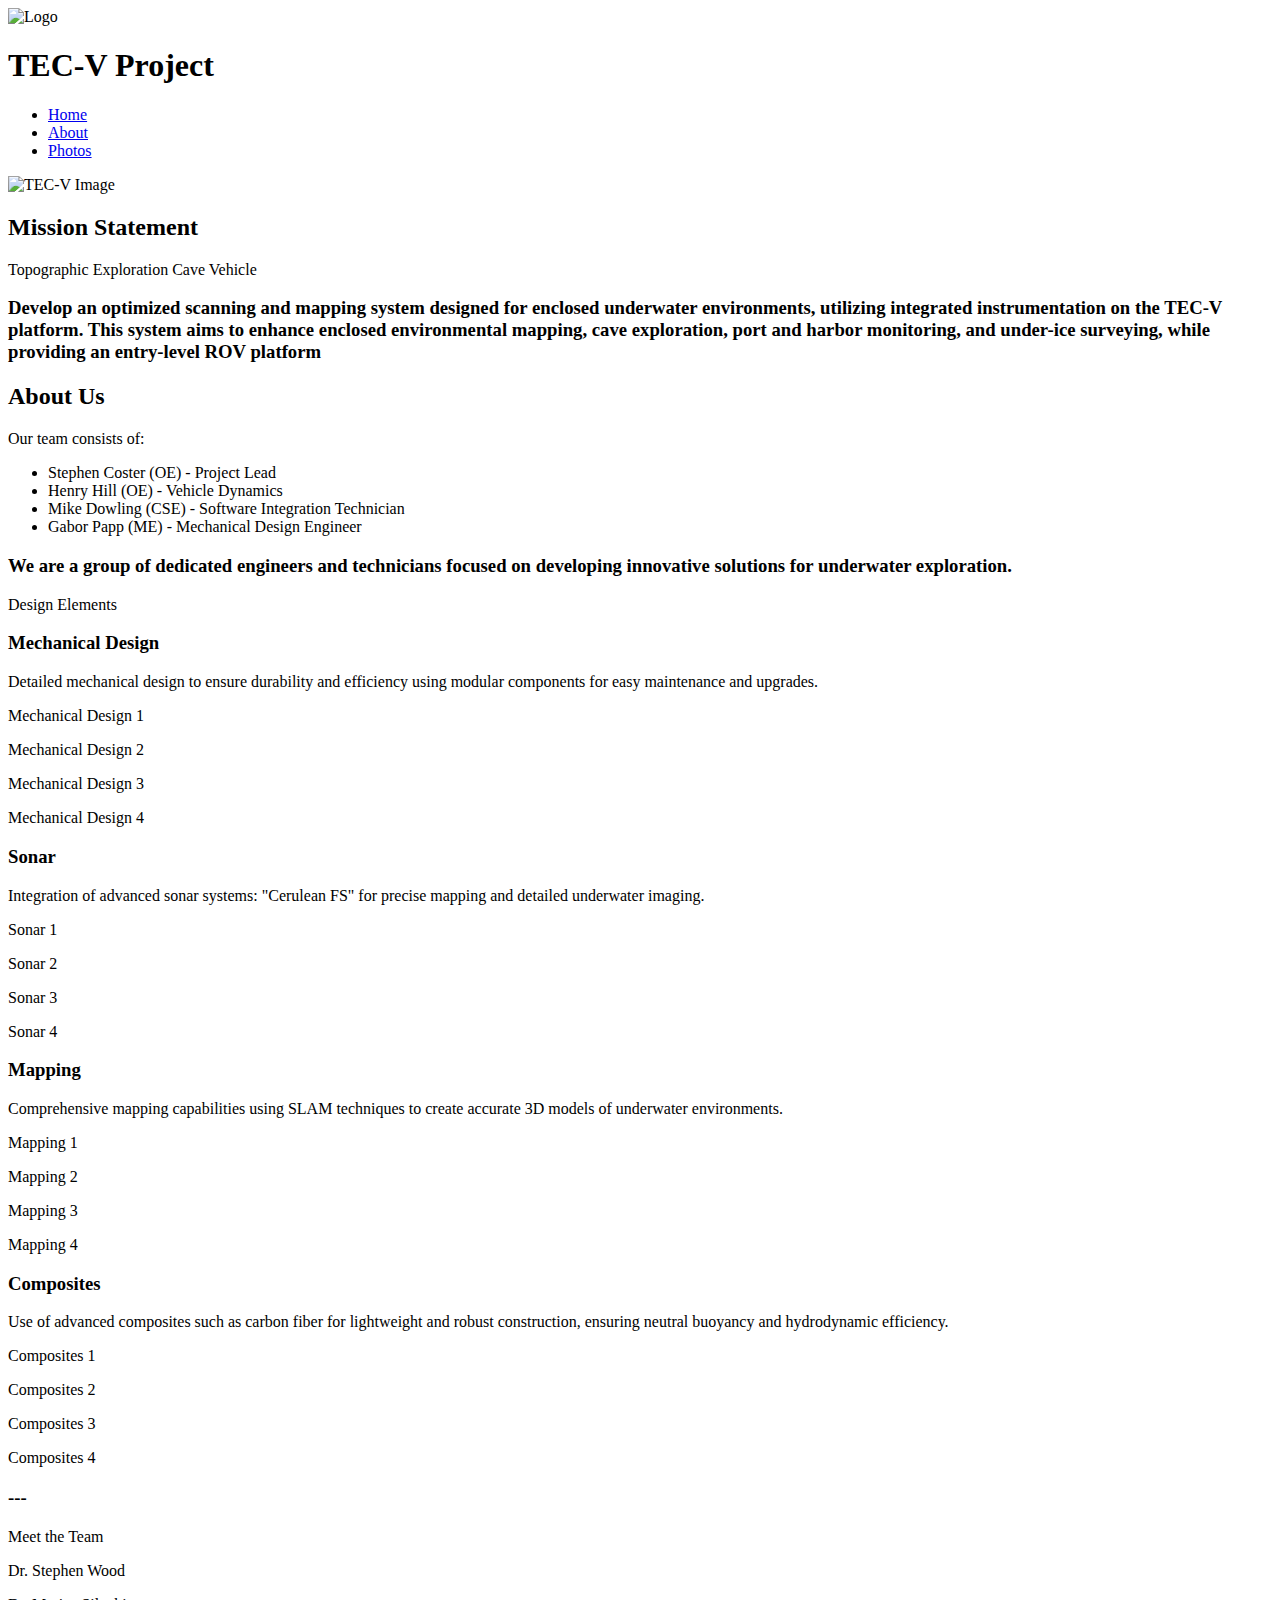
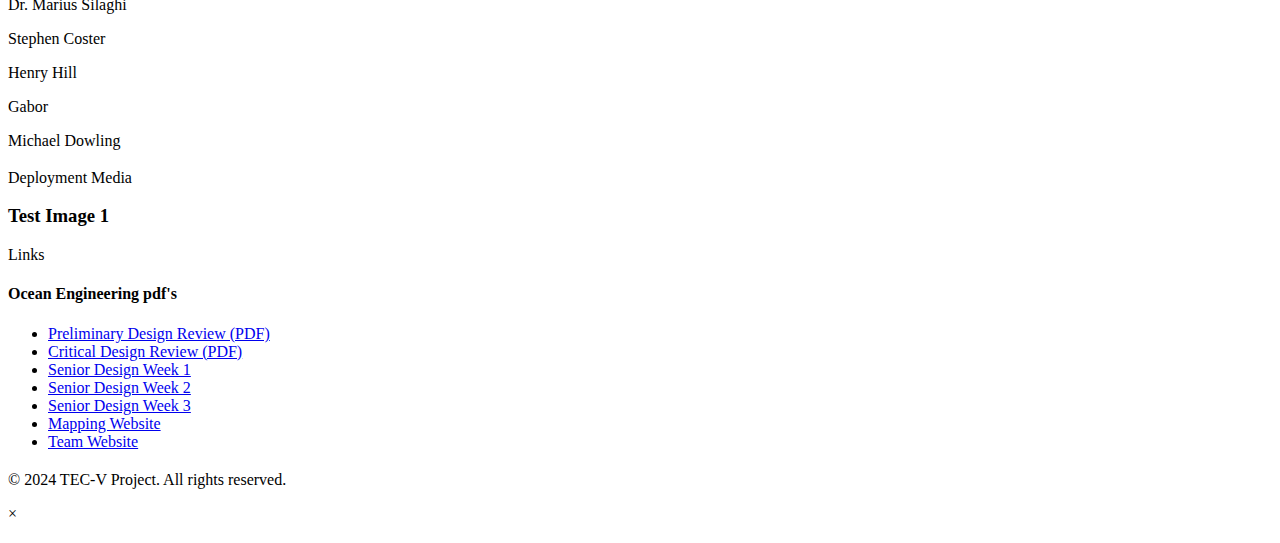
==== index.html @ ed129f12 "Add files via upload" ====
<!DOCTYPE html>
<html lang="en">
<head>
    <meta charset="UTF-8">
    <meta name="viewport" content="width=device-width, initial-scale=1.0">
    <title>TEC-V Project</title>
    <link rel="stylesheet" href="css/style.css">
    <link rel="stylesheet" href="https://fonts.googleapis.com/css2?family=Roboto+Mono:wght@400;700&display=swap">
    <link rel="stylesheet" href="fontawesome/css/all.min.css">
</head>
<body>
    <header>
        <div class="container">
            <div class="logo-container">
                <img src="images/Logo.png" alt="Logo" class="logo-img">
                <h1 class="logo">TEC-V Project</h1>
            </div>
            <nav>
                <div class="menu-icon" onclick="toggleMenu()">
                    <i class="fas fa-bars"></i>
                </div>
                <ul class="nav-list">
                    <li><a href="index.html">Home</a></li>
                    <li><a href="about.html">About</a></li>
                    <li><a href="photos.html">Photos</a></li>
                </ul>
            </nav>
        </div>
    </header>

    <section class="title">
        <div class="container">
            <img src="images/TecV1.png" alt="TEC-V Image" class="tecv-img">
        </div>
    </section>

    <section class="mission">
        <div class="section-content">
            <h2>Mission Statement</h2>
            <h2-2>Topographic</h2-2>
            <h2-2>Exploration</h2-2>
            <h2-2>Cave</h2-2>
            <h2-2>Vehicle</h2-2>
            <h3>Develop an optimized scanning and mapping system designed 
                for enclosed underwater environments, utilizing integrated 
                instrumentation on the TEC-V platform. This system aims to 
                enhance enclosed environmental mapping, cave exploration, 
                port and harbor monitoring, and under-ice surveying, while 
                providing an entry-level ROV platform</h3>
        </div>
    </section>

    <section class="about">
        <div class="section-content">
            <h2>About Us</h2>
            <p>Our team consists of:</p>
            <ul>
                <li>Stephen Coster (OE) - Project Lead</li>
                <li>Henry Hill (OE) - Vehicle Dynamics </li>
                <li>Mike Dowling (CSE) - Software Integration Technician</li>
                <li>Gabor Papp (ME) - Mechanical Design Engineer</li>
            </ul>
            <h3>We are a group of dedicated engineers and technicians 
                focused on developing innovative solutions for underwater 
                exploration.</h3>
        </div>
    </section>

    <section class="design">
        <div class="design-section">
            <h2-2>Design Elements</h2-2>
            <div class="design-grid">
                <div class="design-item">
                    <h3>Mechanical Design</h3>
                    <p>Detailed mechanical design to ensure durability and efficiency using modular components for easy maintenance and upgrades.</p>
                    <div class="grid">
                        <div class="rectangle tooltip" 
                            data-name="Mechanical Design 1" 
                            data-job="Detailed mechanical design" 
                            data-summary="Ensuring durability and efficiency using modular components for easy maintenance and upgrades." 
                            style="background-image: url('images/MechanicalDesign1.png');">
                            <p>Mechanical Design 1</p>
                        </div>
                        <div class="rectangle tooltip" 
                            data-name="Mechanical Design 2" 
                            data-job="Detailed mechanical design" 
                            data-summary="Ensuring durability and efficiency using modular components for easy maintenance and upgrades." 
                            style="background-image: url('images/MechanicalDesign2.png');">
                            <p>Mechanical Design 2</p>
                        </div>
                        <div class="rectangle tooltip" 
                            data-name="Mechanical Design 3" 
                            data-job="Detailed mechanical design" 
                            data-summary="Ensuring durability and efficiency using modular components for easy maintenance and upgrades." 
                            style="background-image: url('images/MechanicalDesign3.png');">
                            <p>Mechanical Design 3</p>
                        </div>
                        <div class="rectangle tooltip" 
                            data-name="Mechanical Design 4" 
                            data-job="Detailed mechanical design" 
                            data-summary="Ensuring durability and efficiency using modular components for easy maintenance and upgrades." 
                            style="background-image: url('images/MechanicalDesign4.png');">
                            <p>Mechanical Design 4</p>
                        </div>
                    </div>
                </div>
                <div class="design-item">
                    <h3>Sonar</h3>
                    <p>Integration of advanced sonar systems: "Cerulean FS" for precise mapping and detailed underwater imaging.</p>
                    <div class="grid">
                        <div class="rectangle tooltip" 
                            data-name="Sonar 1" 
                            data-job="Advanced sonar systems" 
                            data-summary="Precise mapping and detailed underwater imaging with 'Cerulean FS'." 
                            style="background-image: url('images/Sonar1.png');">
                            <p>Sonar 1</p>
                        </div>
                        <div class="rectangle tooltip" 
                            data-name="Sonar 2" 
                            data-job="Advanced sonar systems" 
                            data-summary="Precise mapping and detailed underwater imaging with 'Cerulean FS'." 
                            style="background-image: url('images/Sonar2.png');">
                            <p>Sonar 2</p>
                        </div>
                        <div class="rectangle tooltip" 
                            data-name="Sonar 3" 
                            data-job="Advanced sonar systems" 
                            data-summary="Precise mapping and detailed underwater imaging with 'Cerulean FS'." 
                            style="background-image: url('images/Sonar3.jpg');">
                            <p>Sonar 3</p>
                        </div>
                        <div class="rectangle tooltip" 
                            data-name="Sonar 4" 
                            data-job="Advanced sonar systems" 
                            data-summary="Precise mapping and detailed underwater imaging with 'Cerulean FS'." 
                            style="background-image: url('images/Sonar4.jpg');">
                            <p>Sonar 4</p>
                        </div>
                    </div>
                </div>
                <div class="design-item">
                    <h3>Mapping</h3>
                    <p>Comprehensive mapping capabilities using SLAM techniques to create accurate 3D models of underwater environments.</p>
                    <div class="grid">
                        <div class="rectangle tooltip" 
                            data-name="Mapping 1" 
                            data-job="Comprehensive mapping" 
                            data-summary="Using SLAM techniques to create accurate 3D models of underwater environments." 
                            style="background-image: url('images/Mapping1.png');">
                            <p>Mapping 1</p>
                        </div>
                        <div class="rectangle tooltip" 
                            data-name="Mapping 2" 
                            data-job="Comprehensive mapping" 
                            data-summary="Using SLAM techniques to create accurate 3D models of underwater environments." 
                            style="background-image: url('images/Mapping2.png');">
                            <p>Mapping 2</p>
                        </div>
                        <div class="rectangle tooltip" 
                            data-name="Mapping 3" 
                            data-job="Comprehensive mapping" 
                            data-summary="Using SLAM techniques to create accurate 3D models of underwater environments." 
                            style="background-image: url('images/Mapping3.png');">
                            <p>Mapping 3</p>
                        </div>
                        <div class="rectangle tooltip" 
                            data-name="Mapping 4" 
                            data-job="Comprehensive mapping" 
                            data-summary="Using SLAM techniques to create accurate 3D models of underwater environments." 
                            style="background-image: url('images/Mapping4.PNG');">
                            <p>Mapping 4</p>
                        </div>
                    </div>
                </div>
                <div class="design-item">
                    <h3>Composites</h3>
                    <p>Use of advanced composites such as carbon fiber for lightweight and robust construction, ensuring neutral buoyancy and hydrodynamic efficiency.</p>
                    <div class="grid">
                        <div class="rectangle tooltip" 
                            data-name="Composites 1" 
                            data-job="Advanced composites" 
                            data-summary="Lightweight and robust construction with carbon fiber, ensuring neutral buoyancy and hydrodynamic efficiency." 
                            style="background-image: url('images/Composites1.png');">
                            <p>Composites 1</p>
                        </div>
                        <div class="rectangle tooltip" 
                            data-name="Composites 2" 
                            data-job="Advanced composites" 
                            data-summary="Lightweight and robust construction with carbon fiber, ensuring neutral buoyancy and hydrodynamic efficiency." 
                            style="background-image: url('images/Composites2.png');">
                            <p>Composites 2</p>
                        </div>
                        <div class="rectangle tooltip" 
                            data-name="Composites 3" 
                            data-job="Advanced composites" 
                            data-summary="Lightweight and robust construction with carbon fiber, ensuring neutral buoyancy and hydrodynamic efficiency." 
                            style="background-image: url('images/Composites6.jpg');">
                            <p>Composites 3</p>
                        </div>
                        <div class="rectangle tooltip" 
                            data-name="Composites 4" 
                            data-job="Advanced composites" 
                            data-summary="Lightweight and robust construction with carbon fiber, ensuring neutral buoyancy and hydrodynamic efficiency." 
                            style="background-image: url('images/Composites4.png');">
                            <p>Composites 4</p>
                        </div>
                    </div>
                </div>
            </div>
            <h2></h2>
            <h2></h2>
            <h2></h2>
            <h3>---</h3>
        </div>
    </section>

    <section class="design">
        <div class="design-section">
            <h2-2>Meet the Team</h2-2>
                <div class="design-item">
                    <div class="grid">
                        <div class="rectangle tooltip" 
                            data-name="Dr. Stephen Wood" 
                            data-job="Program Chair for Ocean Engineering" 
                            data-summary="Professor | College of Engineering and Science - Ocean Engineering and Marine Sciences" 
                            style="background-image: url('images/Wood.jpg');">
                            <p>Dr. Stephen Wood</p>
                        </div>
                        <div class="rectangle tooltip" 
                            data-name="Dr. Marius Silaghi" 
                            data-job="Professor | College of Engineering and Science - Electrical Engineering and Computer Science" 
                            data-summary="" 
                            style="background-image: url('images/Silaghi.jpg');">
                            <p>Dr. Marius Silaghi</p>
                        </div>
                        <div class="rectangle tooltip" 
                            data-name="Project Lead" 
                            data-job="Major: Ocean Engineer" 
                            data-summary="" 
                            style="background-image: url('images/Stephen.PNG');">
                            <p>Stephen Coster</p>
                        </div>
                        <div class="rectangle tooltip" 
                            data-name="Design" 
                            data-job="Major: Ocean Engineer" 
                            data-summary="" 
                            style="background-image: url('images/Henry.PNG');">
                            <p>Henry Hill</p>
                        </div>
                        <div class="rectangle tooltip" 
                            data-name="Project Lead" 
                            data-job="Major: Mechanical Engineering" 
                            data-summary="" 
                            style="background-image: url('images/Gabor.PNG');">
                            <p>Gabor</p>
                        </div>
                        <div class="rectangle tooltip" 
                            data-name="Software Lead" 
                            data-job="Major: Computer Science" 
                            data-summary="Designed TEC-V information webpage and was in charge of sonar data acquisition and translation to a 3-Dimensional interface."
                            style="background-image: url('images/Mike.png');">
                            <p>Michael Dowling</p>
                        </div>
                    </div>
                </div>
                <h3></h3>
            </div>
        </div>
    </section>

    <section class="design">
        <div class="design-section">
            <h2-2>Deployment Media</h2-2>
                <div class="design-item">
                    <div class="grid">
                        <h3>Test Image 1</h3>
                        <div class="rectangle tooltip" 
                            data-name="Shark1 " 
                            data-job=" " 
                            data-summary=" " 
                            style="background-image: url('images/TecVShark.jpg');">
                            <p></p>
                        </div>
                    </div>
                </div>
                <h3></h3>
            </div>
        </div>
    </section>

    <section class="design">
        <div class="design-section">
            <h2-2>Links</h2-2>
            <div class="design-item">
                <h4>Ocean Engineering pdf's</h4>
                <ul>
                    <li><a href="pdfs/PDR.pdf" target="_blank">Preliminary Design Review (PDF)</a></li>
                    <li><a href="pdfs/CDR.pdf" target="_blank">Critical Design Review (PDF)</a></li>
                    <li><a href="pdfs/Week1.pdf" target="_blank">Senior Design Week 1</a></li>
                    <li><a href="pdfs/Week2.pdf" target="_blank">Senior Design Week 2</a></li>
                    <li><a href="pdfs/Week3.pdf" target="_blank">Senior Design Week 3</a></li>
                    <li><a href="https://bluecodehydra.github.io/3DCloudPlot_Webpage/" target="_blank">Mapping Website</a></li>
                    <li><a href="https://bluecodehydra.github.io/FIT_Project-TEC_V/team.html" target="_blank">Team Website</a></li>
                </ul>
                <h2> </h2>
                <h2> </h2>
            </div>
        </div>
    </section>

    <footer>
        <div class="container">
            <p>&copy; 2024 TEC-V Project. All rights reserved.</p>
        </div>
    </footer>

    <!-- Modal for design details and team member details -->
    <div id="teamModal" class="modal">
        <div class="modal-content">
            <span class="close">&times;</span>
            <div class="rectangle" id="modalImage"></div>
            <div class="modal-text">
                <h2 id="modalName"></h2>
                <h3 id="modalJob"></h3>
                <p id="modalSummary"></p>
            </div>
        </div>
    </div>    

    <script>
        function toggleMenu() {
            var navList = document.querySelector('.nav-list');
            navList.classList.toggle('active');
        }

        window.addEventListener('scroll', function() {
            var sections = document.querySelectorAll('section');
            sections.forEach(function(section) {
                var rect = section.getBoundingClientRect();
                var distanceFromTop = rect.top - window.innerHeight;
                var distanceFromBottom = rect.bottom;

                if (distanceFromTop < 0 && distanceFromBottom > 0) {
                    section.style.opacity = 1;
                    section.style.transform = `translateY(0px)`;
                } else {
                    section.style.opacity = 0;
                    section.style.transform = 'translateY(20px)';
                }
            });
        });

        // Modal functionality
        var modal = document.getElementById("teamModal");
        var modalImage = document.getElementById("modalImage");
        var modalName = document.getElementById("modalName");
        var modalJob = document.getElementById("modalJob");
        var modalSummary = document.getElementById("modalSummary");

        document.querySelectorAll('.hex, .rectangle').forEach(function(item) {
            item.addEventListener('click', function() {
                modal.style.display = "block";
                modalImage.style.backgroundImage = item.style.backgroundImage;
                modalName.textContent = item.dataset.name;
                modalJob.textContent = item.dataset.job || item.dataset.name; // Use the name as job if not provided
                modalSummary.textContent = item.dataset.summary;
            });
        });
        
        document.querySelector('.modal .close').addEventListener('click', function() {
            modal.style.display = "none";
        });
        
        window.addEventListener('click', function(event) {
            if (event.target == modal) {
                modal.style.display = "none";
            }
        });
        
        document.querySelectorAll('.hex, .rectangle').forEach(function(item) {
            item.addEventListener('mouseover', function(e) {
                const popupCue = this.querySelector('.popup-cue');
                popupCue.classList.add('show-popup');
        
                item.addEventListener('mousemove', function(e) {
                    const rect = item.getBoundingClientRect();
                    popupCue.style.left = (e.clientX - rect.left + 20) + 'px'; // Adjusted to position to the right
                    popupCue.style.top = (e.clientY - rect.top - 10) + 'px'; // Adjusted to align vertically with cursor
                });
            });
        
            item.addEventListener('mouseout', function() {
                const popupCue = this.querySelector('.popup-cue');
                popupCue.classList.remove('show-popup');
            });
        });
        
    </script>
</body>
</html>
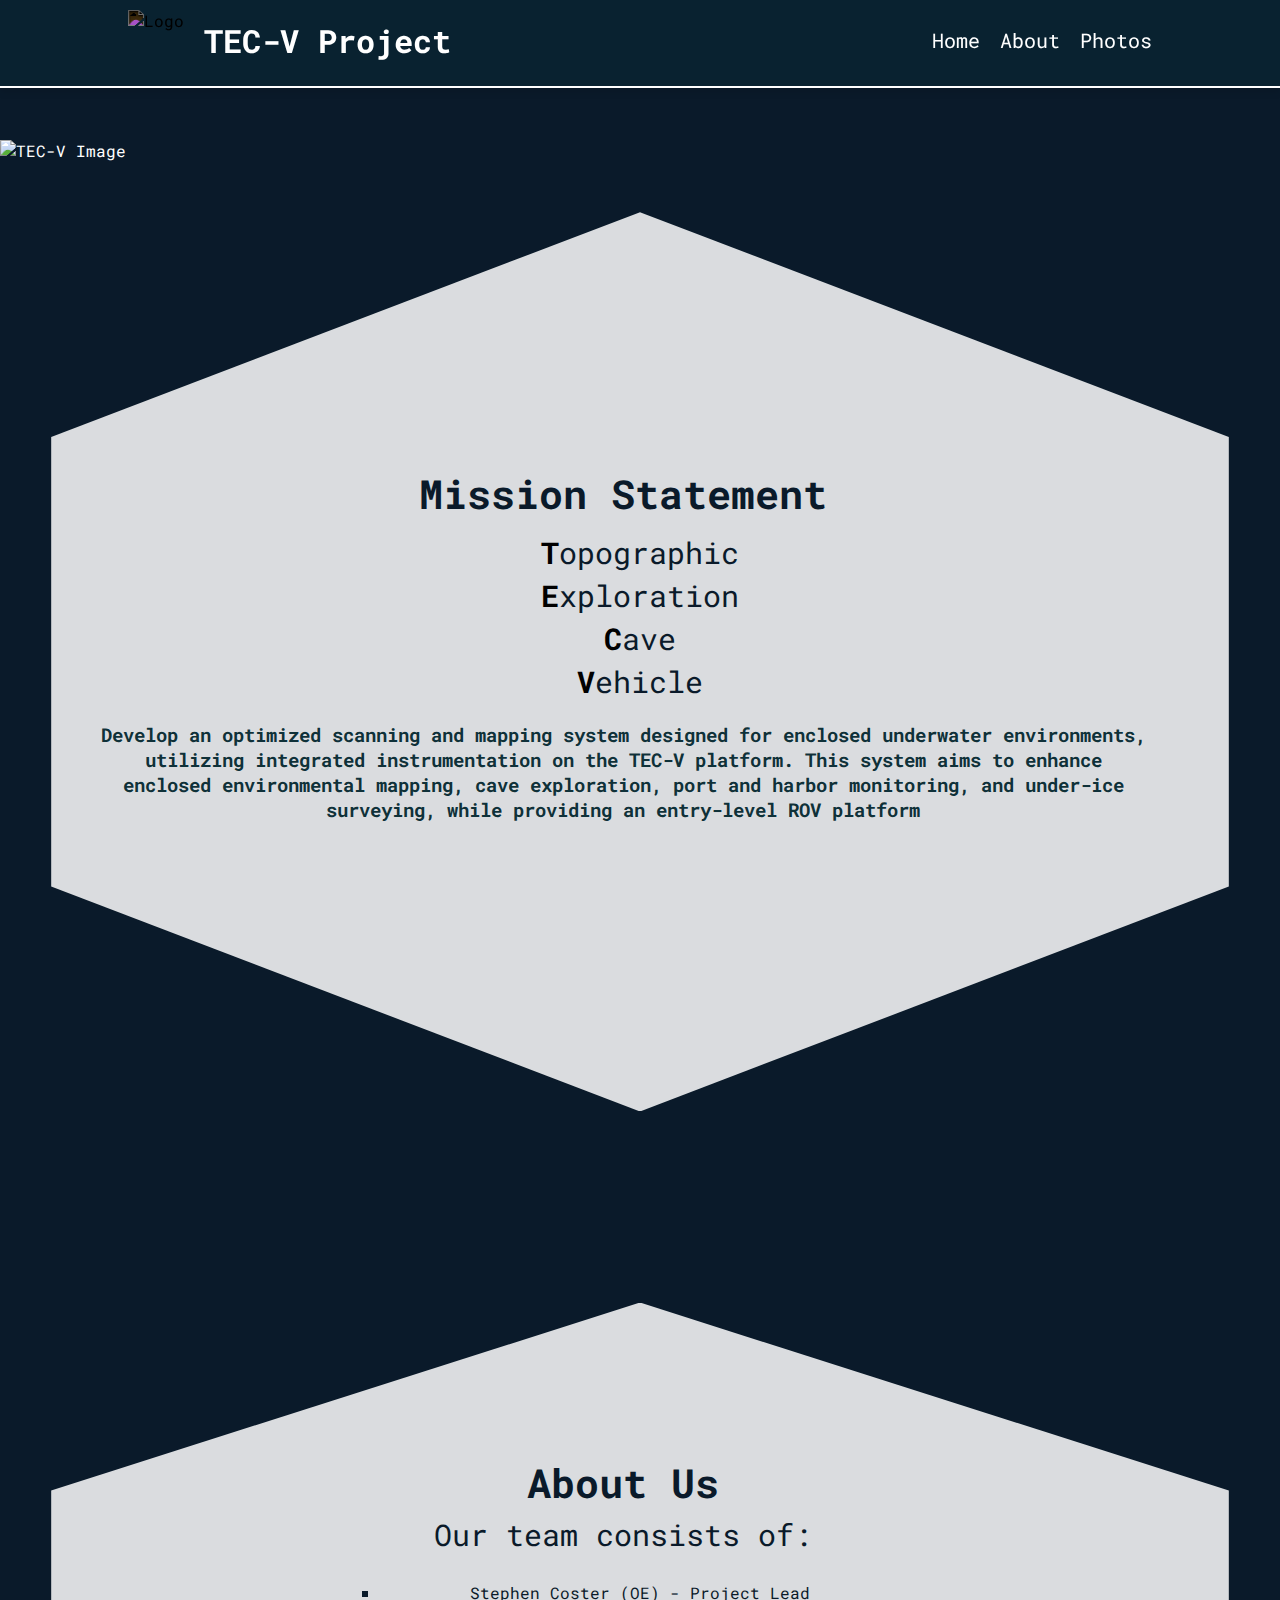
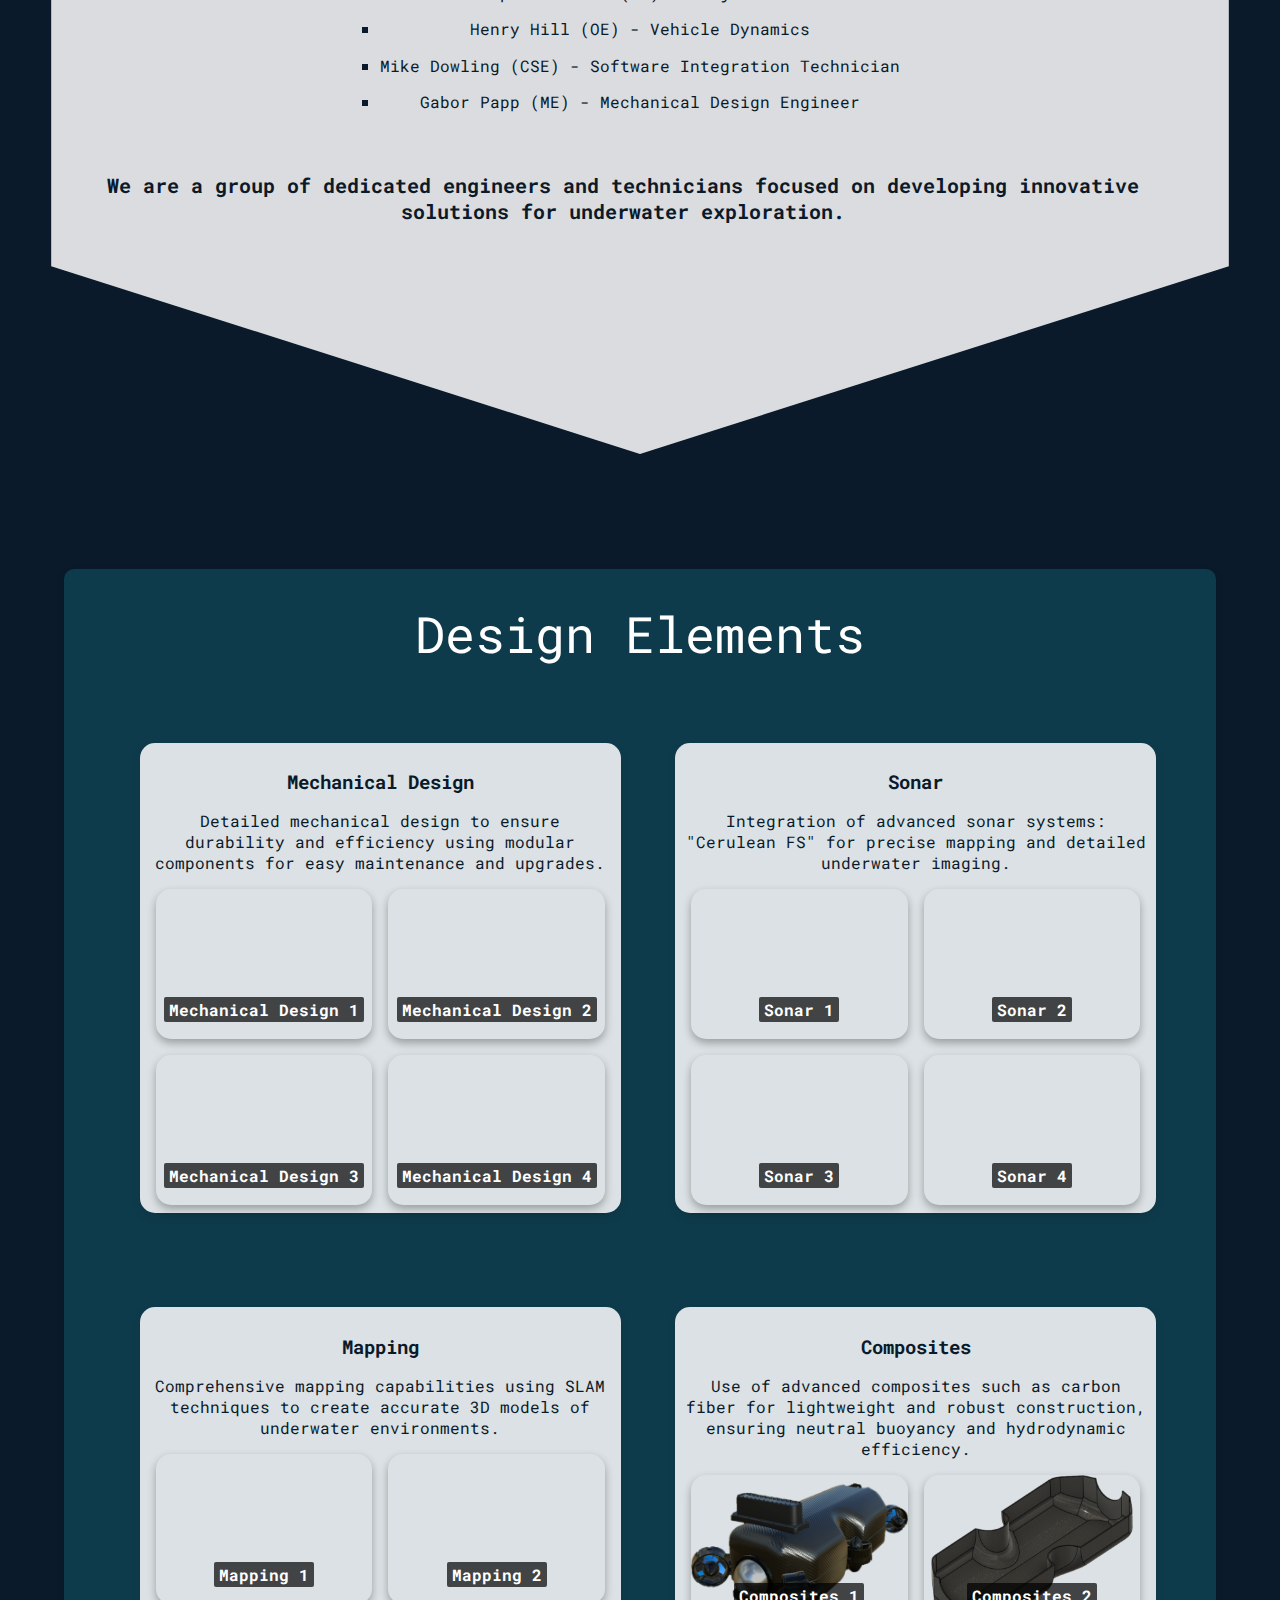
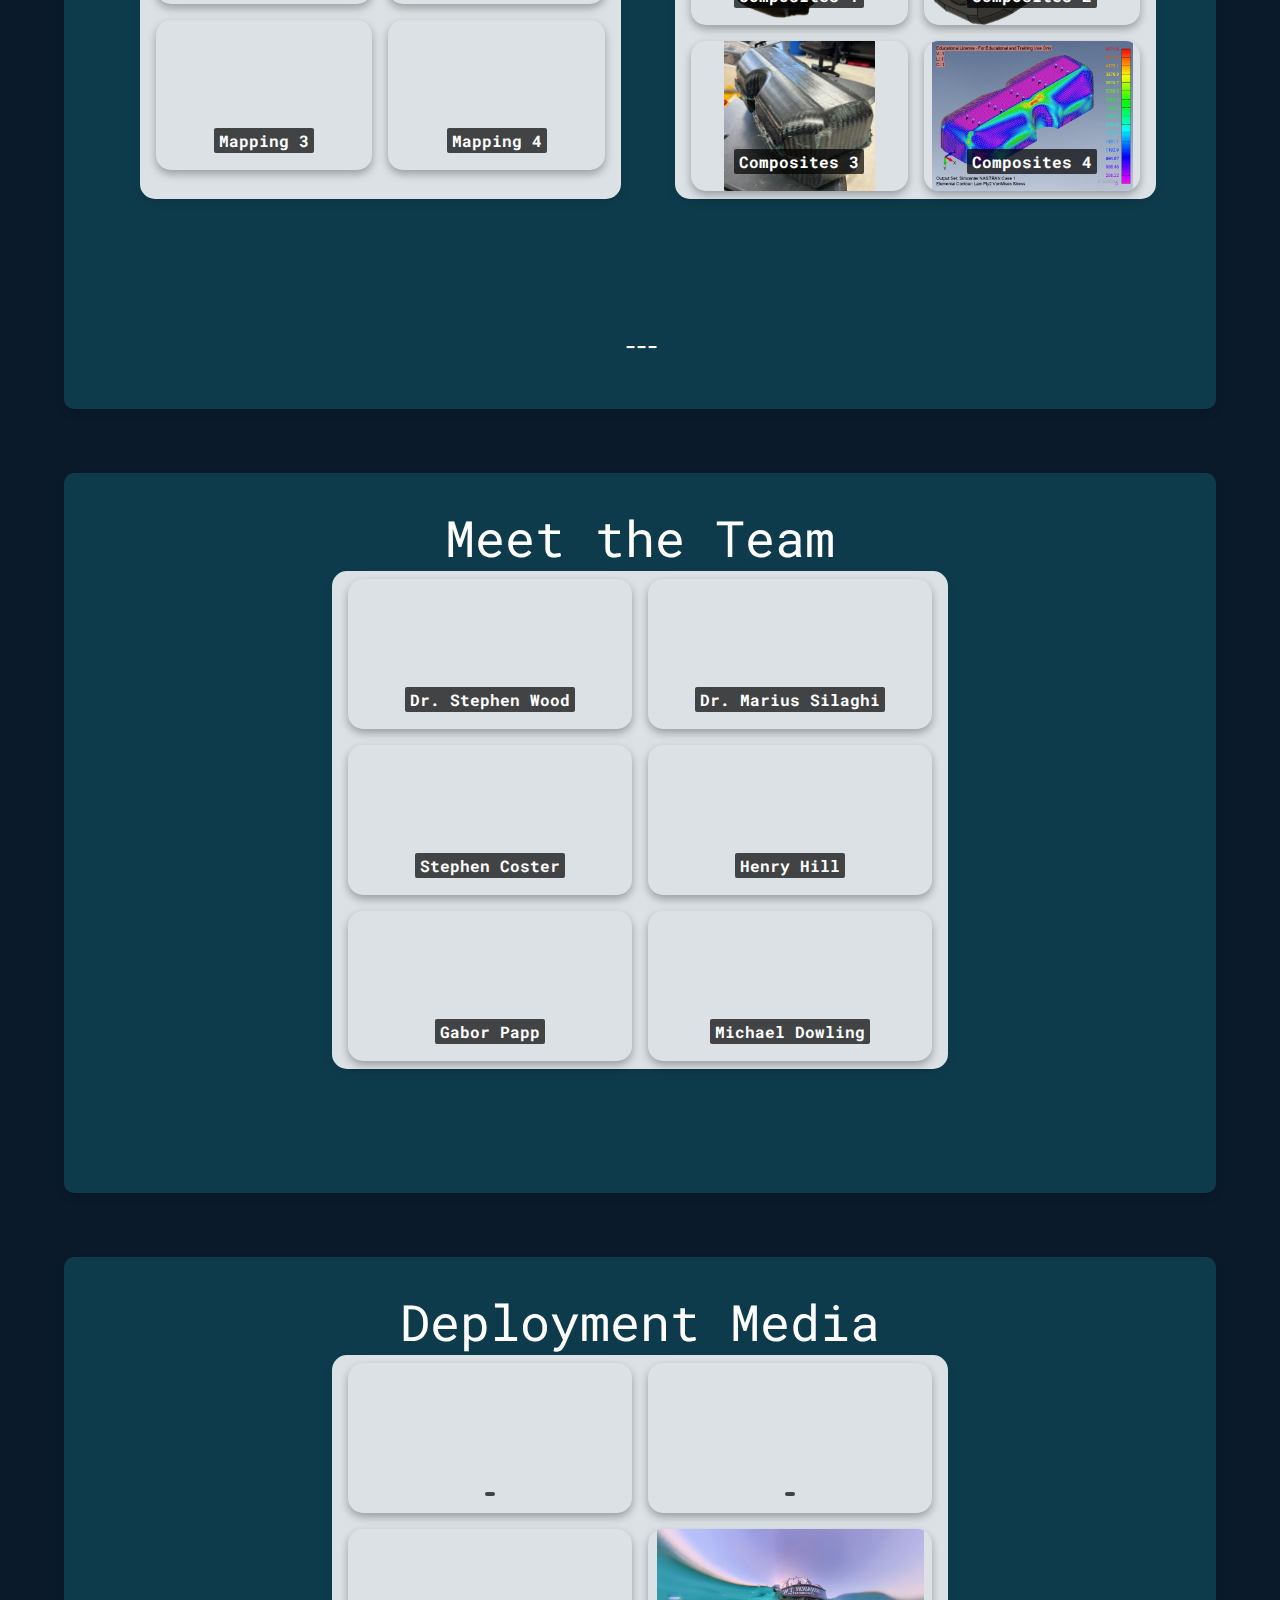
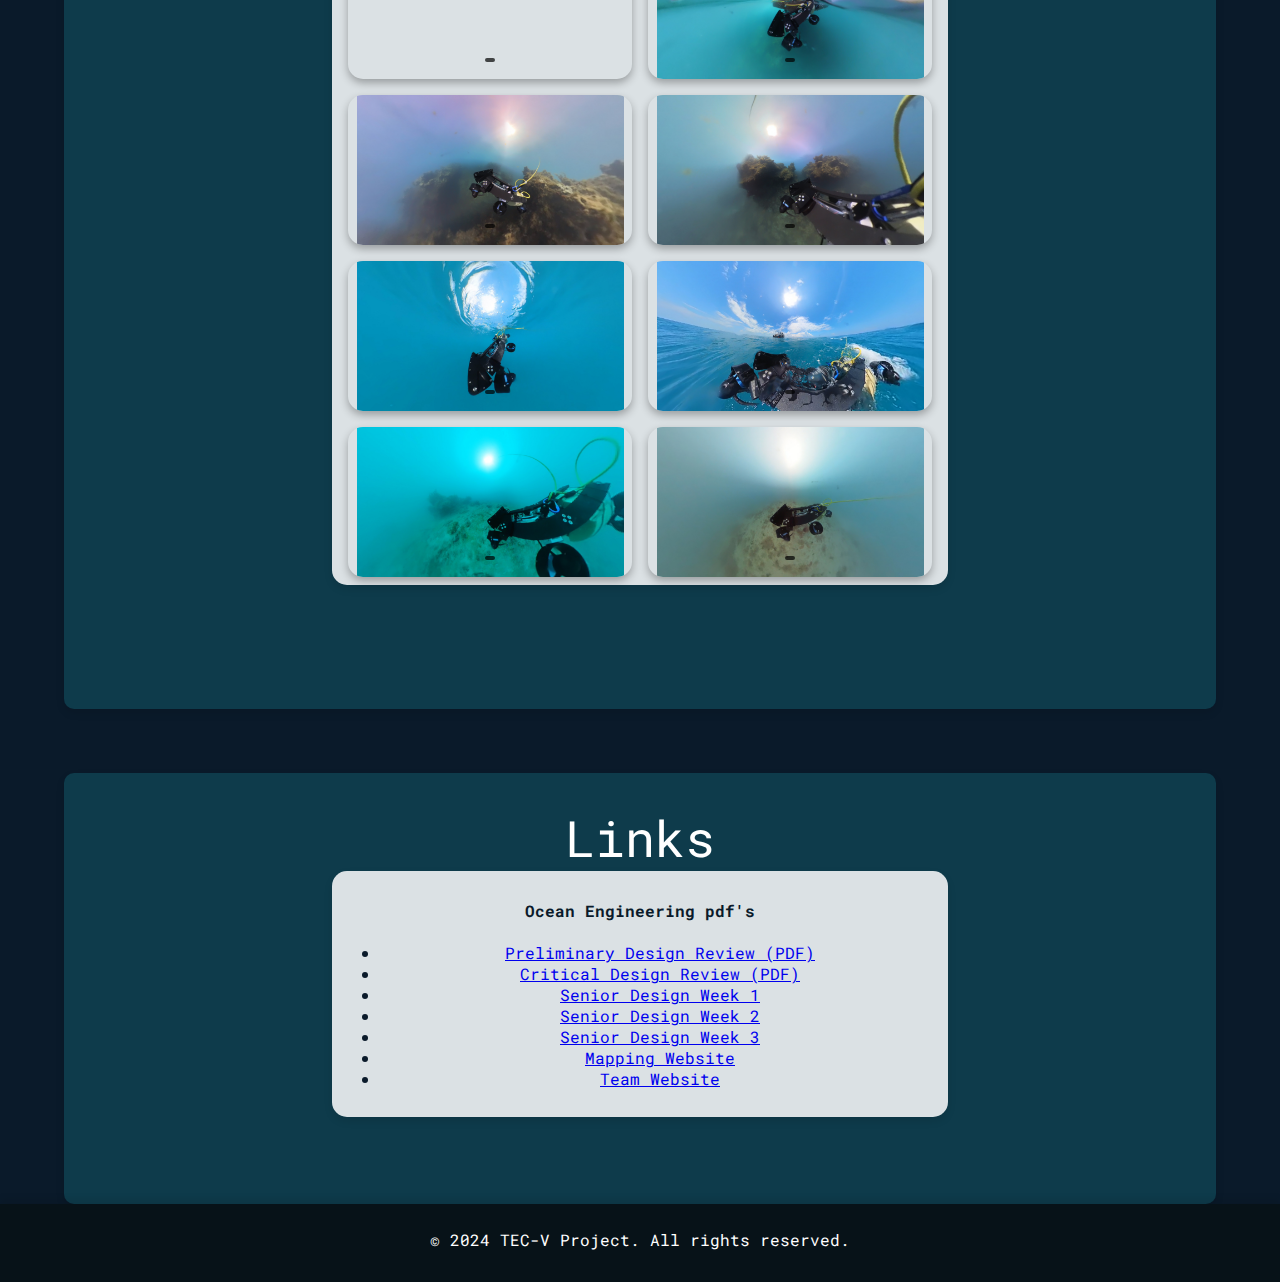
==== commit 8306cc2b: "Add files via upload" ====
--- a/index.html
+++ b/index.html
@@ -28,9 +28,14 @@
         </div>
     </header>
 
-    <section class="title">
-        <div class="container">
-            <img src="images/TecV1.png" alt="TEC-V Image" class="tecv-img">
+    <!-- Spacing -->
+    <section class="about">
+    </section>
+
+    <!-- Image Section -->
+    <section class="image-section">
+        <div class="image-container">
+            <img src="images/TecV_With_Background.PNG" alt="TEC-V Image" class="centered-image">
         </div>
     </section>
 
@@ -241,21 +246,21 @@
                             <p>Stephen Coster</p>
                         </div>
                         <div class="rectangle tooltip" 
-                            data-name="Design" 
+                            data-name="Vehicle Dynamics" 
                             data-job="Major: Ocean Engineer" 
                             data-summary="" 
                             style="background-image: url('images/Henry.PNG');">
                             <p>Henry Hill</p>
                         </div>
                         <div class="rectangle tooltip" 
-                            data-name="Project Lead" 
+                            data-name="Mechanical Design Engineer" 
                             data-job="Major: Mechanical Engineering" 
                             data-summary="" 
                             style="background-image: url('images/Gabor.PNG');">
-                            <p>Gabor</p>
-                        </div>
-                        <div class="rectangle tooltip" 
-                            data-name="Software Lead" 
+                            <p>Gabor Papp</p>
+                        </div>
+                        <div class="rectangle tooltip" 
+                            data-name="Software Integration Technician" 
                             data-job="Major: Computer Science" 
                             data-summary="Designed TEC-V information webpage and was in charge of sonar data acquisition and translation to a 3-Dimensional interface."
                             style="background-image: url('images/Mike.png');">
@@ -273,12 +278,74 @@
             <h2-2>Deployment Media</h2-2>
                 <div class="design-item">
                     <div class="grid">
-                        <h3>Test Image 1</h3>
+                        <div class="rectangle tooltip" 
+                            data-name="Research Boat " 
+                            data-job=" " 
+                            data-summary=" " 
+                            style="background-image: url('images/Ship1.jpg');">
+                            <p></p>
+                        </div>
+                        <div class="rectangle tooltip" 
+                            data-name="TecV ready for deployment" 
+                            data-job=" " 
+                            data-summary=" " 
+                            style="background-image: url('images/TecVSideProfile.jpg');">
+                            <p></p>
+                        </div>
                         <div class="rectangle tooltip" 
                             data-name="Shark1 " 
                             data-job=" " 
                             data-summary=" " 
                             style="background-image: url('images/TecVShark.jpg');">
+                            <p></p>
+                        </div>
+                        <div class="rectangle tooltip" 
+                            data-name="Image 2 " 
+                            data-job=" " 
+                            data-summary=" " 
+                            style="background-image: url('images/D1.jpg');">
+                            <p></p>
+                        </div>
+                        <div class="rectangle tooltip" 
+                            data-name="Image 2 " 
+                            data-job=" " 
+                            data-summary=" " 
+                            style="background-image: url('images/D2.jpg');">
+                            <p></p>
+                        </div>
+                        <div class="rectangle tooltip" 
+                            data-name="Image 2 " 
+                            data-job=" " 
+                            data-summary=" " 
+                            style="background-image: url('images/D3.jpg');">
+                            <p></p>
+                        </div>
+                        <div class="rectangle tooltip" 
+                            data-name="Image 2 " 
+                            data-job=" " 
+                            data-summary=" " 
+                            style="background-image: url('images/D4.jpg');">
+                            <p></p>
+                        </div>
+                        <div class="rectangle tooltip" 
+                            data-name="Image 2 " 
+                            data-job=" " 
+                            data-summary=" " 
+                            style="background-image: url('images/D5.jpg');">
+                            <p></p>
+                        </div>
+                        <div class="rectangle tooltip" 
+                            data-name="Image 2 " 
+                            data-job=" " 
+                            data-summary=" " 
+                            style="background-image: url('images/D6.jpg');">
+                            <p></p>
+                        </div>
+                        <div class="rectangle tooltip" 
+                            data-name="Image 2 " 
+                            data-job=" " 
+                            data-summary=" " 
+                            style="background-image: url('images/D8.jpg');">
                             <p></p>
                         </div>
                     </div>
--- a/css/style.css
+++ b/css/style.css
@@ -0,0 +1,855 @@
+/*===============================================================================*/
+/*                                  GLOBAL STYLES                                */
+/*===============================================================================*/
+
+body {
+    font-family: 'Roboto Mono', monospace;
+    margin: 0;
+    padding: 0;
+    box-sizing: border-box;
+    background: linear-gradient(10deg, #070707, #123450, #0a1a2a, #0a3558);
+    color: #fff;
+    background-color: #0a1a2a;
+    background-image: url('../images/hexagonal_background_generated.webp'); /* Update with your image path */
+    background-size: 100% auto;
+    background-repeat: repeat-y;
+    max-height: 50px;
+}
+
+.container {
+    width: 80%;
+    margin: 0 auto;
+    margin-bottom: .5%;
+}
+
+/*===============================================================================*/
+/*                                 HEADER STYLES                                 */
+/*===============================================================================*/
+
+header {
+    background: #092230;
+    color: #fff;
+    padding: 10px 0;
+    margin-bottom: 5px;
+    position: fixed;
+    width: 100%;
+    top: 0;
+    left: 0;
+    z-index: 1000;
+    border-bottom: 2.5px solid #fff;
+    box-shadow: 0 4px 8px rgba(0, 0, 0, 0.1);
+}
+
+header .container {
+    display: flex;
+    justify-content: space-between;
+    align-items: center;
+}
+
+.logo-container {
+    display: flex;
+    align-items: center;
+}
+
+.logo-img {
+    height: 60px;
+    margin-right: 20px;
+    filter: invert(1);
+}
+
+.tecv-img {
+    margin-top: 40px;
+    margin-left: 10%;
+    max-width: 80%;
+    height: auto;
+}
+
+header .logo {
+    margin: 0;
+}
+
+header nav {
+    display: flex;
+    align-items: center;
+}
+
+header nav .menu-icon {
+    display: none;
+    cursor: pointer;
+    font-size: 30px;
+    color: #fff;
+}
+
+header nav ul {
+    list-style: none;
+    margin: 0;
+    padding: 0;
+    display: flex;
+}
+
+header nav ul li {
+    margin-left: 20px;
+    font-size: 20px;
+}
+
+header nav ul li a {
+    color: #fff;
+    text-decoration: none;
+    transition: color 0.3s ease;
+}
+
+header nav ul li a:hover {
+    color: #000000;
+}
+
+/*===============================================================================*/
+/*                               TITLE SECTION                                   */
+/*===============================================================================*/
+
+section.title {
+    background: url('../images/Underwater_Cave_HighRes.jpg') no-repeat center center/cover;
+    color: #fff;
+    padding: 10% ;
+    clip-path: none;
+    position: relative;
+    border: 2px solid #fff; /* White line below title container */
+    border-radius: 2%;
+    box-shadow: 0 4px 8px rgba(0, 0, 0, 0.1);
+    width: 80%; /* Flex 80% of the screen width */
+    max-height: 700px; /* Set maximum height */
+    margin: 0 auto; /* Center the section */
+    margin-top: 140px;
+    display: flex;
+    justify-content: center;
+    align-items: center;
+    box-sizing: border-box;
+}
+
+/*===============================================================================*/
+/*                               SECTION CONTENT                                 */
+/*===============================================================================*/
+
+.section-content {
+    background: rgba(255, 255, 255, 0.85); /* Slightly transparent background to blend with hex background */
+    color: #0a1a2a;
+    padding: 12% 2% 5%; /* Add padding to ensure text is not touching the edges */
+    margin: 4%;
+    width: fit-content; /* Change width to fit-content to allow expansion */
+    clip-path: polygon(50% 0%, 100% 25%, 100% 75%, 50% 100%, 0% 75%, 0% 25%);
+    box-sizing: border-box; /* Include padding in the element's total width and height */
+    overflow: hidden; /* Prevent text overflow */
+    text-align: center; /* Center align text */
+    display: flex;
+    justify-content: center;
+    align-items: center;
+    flex-direction: column;
+    box-shadow: 0 4px 8px rgba(0, 0, 0, 0.1);
+    transition: transform 0.2s ease, box-shadow 0.2s ease;
+}
+
+.section-content h2, .section-content p {
+    margin: 0; /* Remove default margins */
+}
+
+.section-content:hover {
+    transform: translateY(-10px);
+    box-shadow: 0 8px 16px rgba(0, 0, 0, 0.2);
+}
+
+.section-content p,
+.section-content ul li {
+    padding-bottom: 2%; /* Add padding to extend the bottom part of the polygon */
+}
+
+
+/*===============================================================================*/
+/*                              MISSION STYLES                                   */
+/*===============================================================================*/
+
+.mission p {
+    margin: 5%;
+    margin-bottom: 5px;
+    text-align: center;
+}
+
+.mission h2 {
+    font-size: 40px;
+    text-align: center;
+    margin-top: 9%;
+    margin-left: 2%;
+    margin-right: 5%;
+    margin-bottom: 1%;
+}
+.mission h2-2 {
+    font-size: 30px;
+    text-align: center;
+    margin: 2px 0;
+    display: inline-block;
+}
+
+.mission h2-2::first-letter {
+    font-weight: bold;
+    color: rgb(0, 0, 0);
+}
+
+
+.mission h3 {
+    text-align: center;
+    margin-left: 2%;
+    margin-right: 5%;
+    margin-bottom: 20%;
+    color: rgba(2, 38, 46, 0.938);
+}
+
+/*===============================================================================*/
+/*                              ABOUT STYLES                                     */
+/*===============================================================================*/
+
+.about h2 {
+    font-size: 40px;
+    text-align: center;
+    margin-left: 2%;
+    margin-right: 5%;
+    margin-bottom: .5%;
+}
+
+.about p {
+    font-size: 30px;
+    text-align: center;
+    margin-left: 2%;
+    margin-right: 5%;
+    padding-bottom: 1px;
+}
+
+.about ul {
+    padding-top: 5px;
+    list-style: none;
+    padding: .5% 5%;
+}
+
+.about ul li {
+    margin: 1% 0;
+    list-style-type: square;
+    color: #0a1a2a;
+}
+
+.about h3 {
+    font-size: 20px;
+    text-align: center;
+    margin-left: 2%;
+    margin-right: 5%;
+    padding-bottom: 13%;
+    padding-top: 2px;
+}
+
+.about h4 {
+    font-size: 20px;
+    text-align: center;
+    margin-left: 2%;
+    margin-right: 5%;
+    padding-bottom: 10px;
+    padding-left: 10%;
+    padding-top: 2px;
+}
+
+section.about {
+    display: flex;
+    justify-content: center;
+    align-items: center;
+    margin-top: 140px;
+    width: 100%;
+}
+
+.tecv-img2 {
+    width: 90%;
+    height: auto;
+    border: 2px solid #fff; /* White border around the image */
+    border-radius: 10px; /* Rounded corners */
+    box-shadow: 0 4px 8px rgba(0, 0, 0, 0.1); /* Optional shadow for better visibility */
+    margin: 0 auto; /* Center the image */
+}
+
+
+/*===============================================================================*/
+/*                               LINKS STYLES                                    */
+/*===============================================================================*/
+.links-section .section-content.square {
+    background: rgba(255, 255, 255, 0.85); /* Slightly transparent background to blend with hex background */
+    color: #0a1a2a;
+    padding: 12% 2% 5%; /* Add padding to ensure text is not touching the edges */
+    margin: 4%;
+    width: fit-content; /* Change width to fit-content to allow expansion */
+    border-radius: 15px; /* Rounded corners */
+    box-sizing: border-box; /* Include padding in the element's total width and height */
+    overflow: hidden; /* Prevent text overflow */
+    text-align: center; /* Center align text */
+    display: flex;
+    justify-content: center;
+    align-items: center;
+    flex-direction: column;
+    box-shadow: 0 4px 8px rgba(0, 0, 0, 0.1);
+    transition: transform 0.2s ease, box-shadow 0.2s ease;
+}
+
+.links-section .section-content.square ul {
+    list-style: none;
+    padding: 5% 1%;
+}
+
+.links-section .section-content.square ul li {
+    margin: 5% 0;
+    list-style-type: square;
+}
+
+.links-section .section-content.square ul li a {
+    text-decoration: none;
+    color: #007bfe;
+    transition: color 0.3s ease;
+}
+
+.links-section .section-content.square ul li a:hover {
+    color: #0056b3;
+}
+
+
+.links ul {
+    list-style: none;
+    padding: 5% 1%;
+}
+
+.links ul li {
+    margin: 5% 0;
+    list-style-type: square;
+}
+
+.links ul li a {
+    text-decoration: none;
+    color: #007bfe;
+    transition: color 0.3s ease;
+}
+
+.links ul li a:hover {
+    color: #0056b3;
+}
+
+
+/*===============================================================================*/
+/*                               FOOTER STYLES                                   */
+/*===============================================================================*/
+
+footer {
+    background: #071218;
+    color: #fff;
+    text-align: center;
+    padding: 2% 0;
+    box-shadow: 0 -4px 8px rgba(0, 0, 0, 0.1);
+}
+
+footer p {
+    margin: 0;
+}
+
+/*===============================================================================*/
+/*                              HEXAGON GRID                                     */
+/*===============================================================================*/
+
+.hex-grid {
+    display: flex;
+    flex-wrap: wrap;
+    justify-content: center;
+    gap: 1rem;
+}
+
+.hex {
+    position: relative;
+    width: 120px;
+    height: 138.56px;
+    background-color: #0a1a2a;
+    margin: 69.28px 0;
+    clip-path: polygon(50% 0%, 100% 25%, 100% 75%, 50% 100%, 0% 75%, 0% 25%);
+    display: flex;
+    justify-content: center;
+    align-items: center;
+    flex-direction: column;
+    cursor: pointer; /* Add pointer cursor */
+    background-size: cover;
+    background-position: center;
+    transition: opacity 1s ease, transform 1s ease, border 1s ease; /* Add transition for border */
+    opacity: 1;
+    border: 5px solid transparent; /* Initially set border to transparent */
+}
+    
+.hex:hover {
+    background-color: rgba(255, 255, 255, 1); /* Solid white background on hover */
+    transform: scale(1.5); /* Slightly increase size on hover */
+    border-radius: 5px; /* Ensure border-radius transition if needed */
+}
+
+.hex-in {
+    width: 100%;
+    height: 100%;
+    overflow: hidden;
+    position: relative;
+}
+
+.hex-img {
+    width: 100%;
+    height: 100%;
+    background-size: cover;
+    background-position: center;
+    transition: transform 0.3s ease; /* Add transition for transform */
+}
+
+.hex:hover .hex-img {
+    transform: scale(1.1); /* Scale the image on hover */
+}
+
+.hex p {
+    position: absolute;
+    bottom: -30px;
+    text-align: center;
+    color: #fff;
+    font-weight: bold;
+}
+
+/*===============================================================================*/
+/*                              TOOLTIP STYLES                                   */
+/*===============================================================================*/
+
+/* Popup cue styles */
+.popup-cue {
+    display: none; /* Initially hidden */
+    width: 150px;
+    background-color: black;
+    color: #fff;
+    text-align: center;
+    border-radius: 6px;
+    padding: 5px 0;
+    position: absolute;
+    z-index: 1;
+    transition: opacity 0.3s;
+}
+
+/* Add class to show popup cue */
+.show-popup {
+    display: block;
+    opacity: 1;
+}
+
+/* Tooltip container */
+.tooltip {
+    position: relative;
+    display: inline-block;
+    cursor: pointer;
+}
+
+/* Tooltip text */
+.tooltip .tooltiptext {
+    visibility: hidden;
+    width: 120px;
+    background-color: black;
+    color: #fff;
+    text-align: center;
+    border-radius: 6px;
+    padding: 5px 0;
+    position: absolute;
+    z-index: 1;
+    bottom: 125%; /* Position above the hexagon */
+    left: 50%;
+    margin-left: -60px;
+    opacity: 0;
+    transition: opacity 0.3s;
+}
+
+/* Tooltip arrow */
+.tooltip .tooltiptext::after {
+    content: '';
+    position: absolute;
+    top: 100%; /* At the bottom of the tooltip */
+    left: 50%;
+    margin-left: -5px;
+    border-width: 5px;
+    border-style: solid;
+    border-color: black transparent transparent transparent;
+}
+
+/* Show the tooltip text when you mouse over the tooltip container */
+.tooltip:hover .tooltiptext {
+    visibility: visible;
+    opacity: 1;
+}
+
+
+/*===============================================================================*/
+/*                              DESIGN SECTION                                   */
+/*===============================================================================*/
+
+.design-section {
+    display: flex;
+    flex-direction: column;
+    align-items: center;
+    width: 90%;
+    padding: 2rem;
+    margin: 0 auto;
+    border-radius: 10px;
+    background: rgba(18, 91, 108, 0.5); /* Slightly transparent background */
+    box-shadow: 0 4px 8px rgba(0, 0, 0, 0.1);
+    box-sizing: border-box; /* Ensure padding is included in the width */
+    overflow: hidden; /* Prevent overflow */
+    margin-top: 5%;
+}
+
+.design h2-2 {
+    font-size: 50px;
+    text-align: center;
+    margin-bottom: 0;
+}
+
+/* Center the grid within the design-section */
+.design-grid {
+    display: grid;
+    grid-template-columns: repeat(2, 1fr); /* Always two columns */
+    gap: 7%;
+    margin-top: 2rem;
+    width: 100%; /* Ensure the grid takes up full width */
+    padding: 4% 4%; /* Add padding to prevent overflow */
+    box-sizing: border-box; /* Ensure padding is included in the width */
+}
+
+.design-item {
+    background: rgba(255, 255, 255, 0.85); /* Slightly transparent background */
+    color: #0a1a2a;
+    padding: .5rem;
+    border-radius: 15px;
+    box-shadow: 0 4px 8px rgba(0, 0, 0, 0.1);
+    text-align: center;
+    position: center;
+    width: 100%; /* Ensure the items take up full width */
+    max-width: 600px; /* Set a max-width to prevent excessive stretching */
+    margin: 0 auto; /* Center the items */
+    margin-bottom: 5%;
+}
+
+.design-item h3 {
+    margin-bottom: 1rem;
+}
+
+.design-item p {
+    margin-bottom: 1rem;
+}
+
+.grid {
+    display: flex;
+    flex-wrap: wrap;
+    justify-content: center;
+    gap: 1rem;
+}
+
+.rectangle {
+    width: calc(50% - 1rem); /* Two images per row with some spacing */
+    height: 150px; /* Adjust the height as needed */
+    margin: 0;
+    background-size: contain; /* Ensure the entire image is visible */
+    background-position: center;
+    background-repeat: no-repeat; /* Prevent tiling */
+    border-radius: 15px; /* Rounded edges */
+    display: flex;
+    justify-content: center;
+    align-items: center;
+    position: relative;
+    box-shadow: 0 4px 8px rgba(0, 0, 0, 0.3);
+    cursor: pointer; /* Add pointer cursor */
+    transition: transform 0.3s ease, box-shadow 0.3s ease;
+}
+
+.rectangle:hover {
+    transform: scale(1.1); /* Slightly increase size on hover */
+    box-shadow: 0 8px 16px rgba(0, 0, 0, 0.3); /* Enhance shadow on hover */
+}
+
+.rectangle p {
+    position: absolute;
+    bottom: 10px;
+    text-align: center;
+    color: #06f4ec;
+    font-weight: bold;
+    border-radius: 2px;
+    border-color:#000000;
+}
+
+/* Responsive design for smaller screens */
+@media (max-width: 100px) {
+    .rectangle {
+        width: 100%; /* Single column on small screens */
+    }
+}
+
+/*===============================================================================*/
+/*                              PHOTO SECTIONS                                   */
+/*===============================================================================*/
+
+.photo-sections {
+    display: flex;
+    justify-content: center;
+    align-items: center;
+    margin-top: 40px;
+    width: 100%;
+}
+
+.photo-sections .section-content {
+    background: rgba(255, 255, 255, 0.85); /* Slightly transparent background */
+    color: #0a1a2a;
+    padding: 12% 2% 5%; /* Add padding to ensure text is not touching the edges */
+    margin: 4%;
+    width: fit-content; /* Change width to fit-content to allow expansion */
+    box-sizing: border-box; /* Include padding in the element's total width and height */
+    overflow: hidden; /* Prevent text overflow */
+    text-align: center; /* Center align text */
+    display: flex;
+    justify-content: center;
+    align-items: center;
+    flex-direction: column;
+    box-shadow: 0 4px 8px rgba(0, 0, 0, 0.1);
+    border-radius: 10px; /* Rounded corners */
+    transition: transform 0.2s ease, box-shadow 0.2s ease;
+}
+
+.photo-sections .section-content:hover {
+    transform: translateY(-10px);
+    box-shadow: 0 8px 16px rgba(0, 0, 0, 0.2);
+}
+
+.photo-sections h2 {
+    font-size: 40px;
+    text-align: center;
+    margin: 0 0 20px 0;
+}
+
+.photo-grid {
+    display: flex;
+    flex-wrap: wrap;
+    justify-content: center;
+    gap: 1rem;
+    width: 100%;
+    box-sizing: border-box; /* Ensure padding is included in the width */
+}
+
+.rectangle {
+    width: calc(50% - 1rem); /* Two images per row with some spacing */
+    height: 150px; /* Adjust the height as needed */
+    margin: 0;
+    background-size: contain; /* Ensure the entire image is visible */
+    background-position: center;
+    background-repeat: no-repeat; /* Prevent tiling */
+    border-radius: 15px; /* Rounded edges */
+    display: flex;
+    justify-content: center;
+    align-items: center;
+    position: relative;
+    box-shadow: 0 4px 8px rgba(0, 0, 0, 0.3);
+    cursor: pointer; /* Add pointer cursor */
+    transition: transform 0.3s ease, box-shadow 0.3s ease;
+}
+
+.rectangle:hover {
+    transform: scale(1.1); /* Slightly increase size on hover */
+    box-shadow: 0 8px 16px rgba(0, 0, 0, 0.3); /* Enhance shadow on hover */
+}
+
+.rectangle p {
+    position: absolute;
+    bottom: 1px;
+    text-align: center;
+    color: #ffffff;
+    font-weight: bold;
+    background-color: rgba(0, 0, 0, 0.7); /* Black background with some transparency */
+    padding: 2px 5px; /* Add some padding around the text */
+    border-radius: 2px; /* Rounded corners */
+}
+
+/* Responsive design for smaller screens */
+@media (max-width: 768px) {
+    .rectangle {
+        width: 100%; /* Single column on small screens */
+    }
+}
+
+/*===============================================================================*/
+/*                              MODAL STYLES                                     */
+/*===============================================================================*/
+
+.modal {
+    display: none; /* Hidden by default */
+    position: fixed; /* Stay in place */
+    z-index: 1000; /* Sit on top */
+    left: 0;
+    top: 0;
+    width: 100%;
+    height: 100%;
+    overflow: auto; /* Enable scroll if needed */
+    background-color: rgb(0, 0, 0); /* Fallback color */
+    background-color: rgba(0, 0, 0, 0.4); /* Black w/ opacity */
+    animation: fadeIn 0.5s; /* Fade in the modal */
+}
+
+.modal-content {
+    background-color: #fefefe;
+    margin: 15% auto; /* 15% from the top and centered */
+    padding: 20px;
+    border: 1px solid #888;
+    width: 80%; /* Could be more or less, depending on screen size */
+    animation: slideIn 0.5s; /* Slide in the modal content */
+    border-radius: 10px;
+    box-shadow: 0 4px 8px rgba(0, 0, 0, 0.1);
+    text-align: center;
+}
+
+.modal .close {
+    color: #aaa;
+    float: right;
+    font-size: 28px;
+    font-weight: bold;
+    cursor: pointer; /* Add pointer cursor */
+}
+
+.modal .close:hover,
+.modal .close:focus {
+    color: black;
+    text-decoration: none;
+    cursor: pointer;
+}
+
+.modal .rectangle {
+    width: 80%;
+    height: auto;
+    margin: 20px auto;
+    border-radius: 10px;
+    box-shadow: 0 4px 8px rgba(0, 0, 0, 0.1);
+}
+
+.modal .rectangle p {
+    bottom: -40px;
+}
+
+.modal-text {
+    margin-top: 20px;
+}
+
+.modal-text h2 {
+    color: #0a1a2a;
+    font-size: 50px;
+}
+
+.modal-text h3 {
+    color: #0a3558;
+    font-size: 20px;
+}
+
+.modal-text p {
+    color: #0a1a2a;
+    font-size: 16px;
+}
+
+/*===============================================================================*/
+/*                              KEYFRAMES FOR ANIMATIONS                         */
+/*===============================================================================*/
+
+@keyframes fadeIn {
+    from { opacity: 0; }
+    to { opacity: 1; }
+}
+
+@keyframes slideIn {
+    from { transform: translateY(-60px); }
+    to { transform: translateY(0); }
+}
+
+/*===============================================================================*/
+/*                              RESPONSIVE STYLES                                */
+/*===============================================================================*/
+
+@media (max-width: 679px) {
+    header nav ul {
+        display: none;
+        flex-direction: column;
+        background: #0b3d59;
+        position: absolute;
+        top: 70px;
+        right: 0; /* Position the menu from the right */
+        width: 50%; /* Menu spans half the screen */
+    }
+
+    header nav ul.active {
+        display: flex;
+    }
+
+    header nav .menu-icon {
+        display: block;
+    }
+
+    header nav ul li {
+        margin: 5% 0;
+        font-size: 40px;
+    }
+
+    .section-content {
+        clip-path: none;
+        width: 90%;
+        margin: 0 auto;
+        display: block;
+        text-align: left;
+        clip-path: polygon(50% 0%, 100% 25%, 100% 75%, 50% 100%, 0% 75%, 0% 25%);
+        margin-top: 3%;
+        margin-bottom: 3%;
+    }
+
+    .hex-grid {
+        flex-direction: column;
+        align-items: center;
+    }
+
+    .hex {
+        width: 80px;
+        height: 92.14px;
+        margin: 46.07px 0;
+    }
+
+    .hex p {
+        bottom: -20px;
+    }
+
+    .modal-content {
+        width: 90%;
+    }
+
+    .modal .rectangle {
+        width: 100%;
+        height: auto;
+    }
+
+    .modal .rectangle p {
+        bottom: -30px;
+    }
+
+    .modal-text h2 {
+        font-size: 50px;
+    }
+
+    .modal-text h3 {
+        font-size: 18px;
+    }
+
+    .modal-text p {
+        font-size: 14px;
+    }
+
+    .design-grid {
+        grid-template-columns: 1fr;
+        padding-bottom: 10%;
+    }
+
+    .design-item {
+        margin-bottom: 2rem;
+        padding-bottom: 10%;
+    }
+}
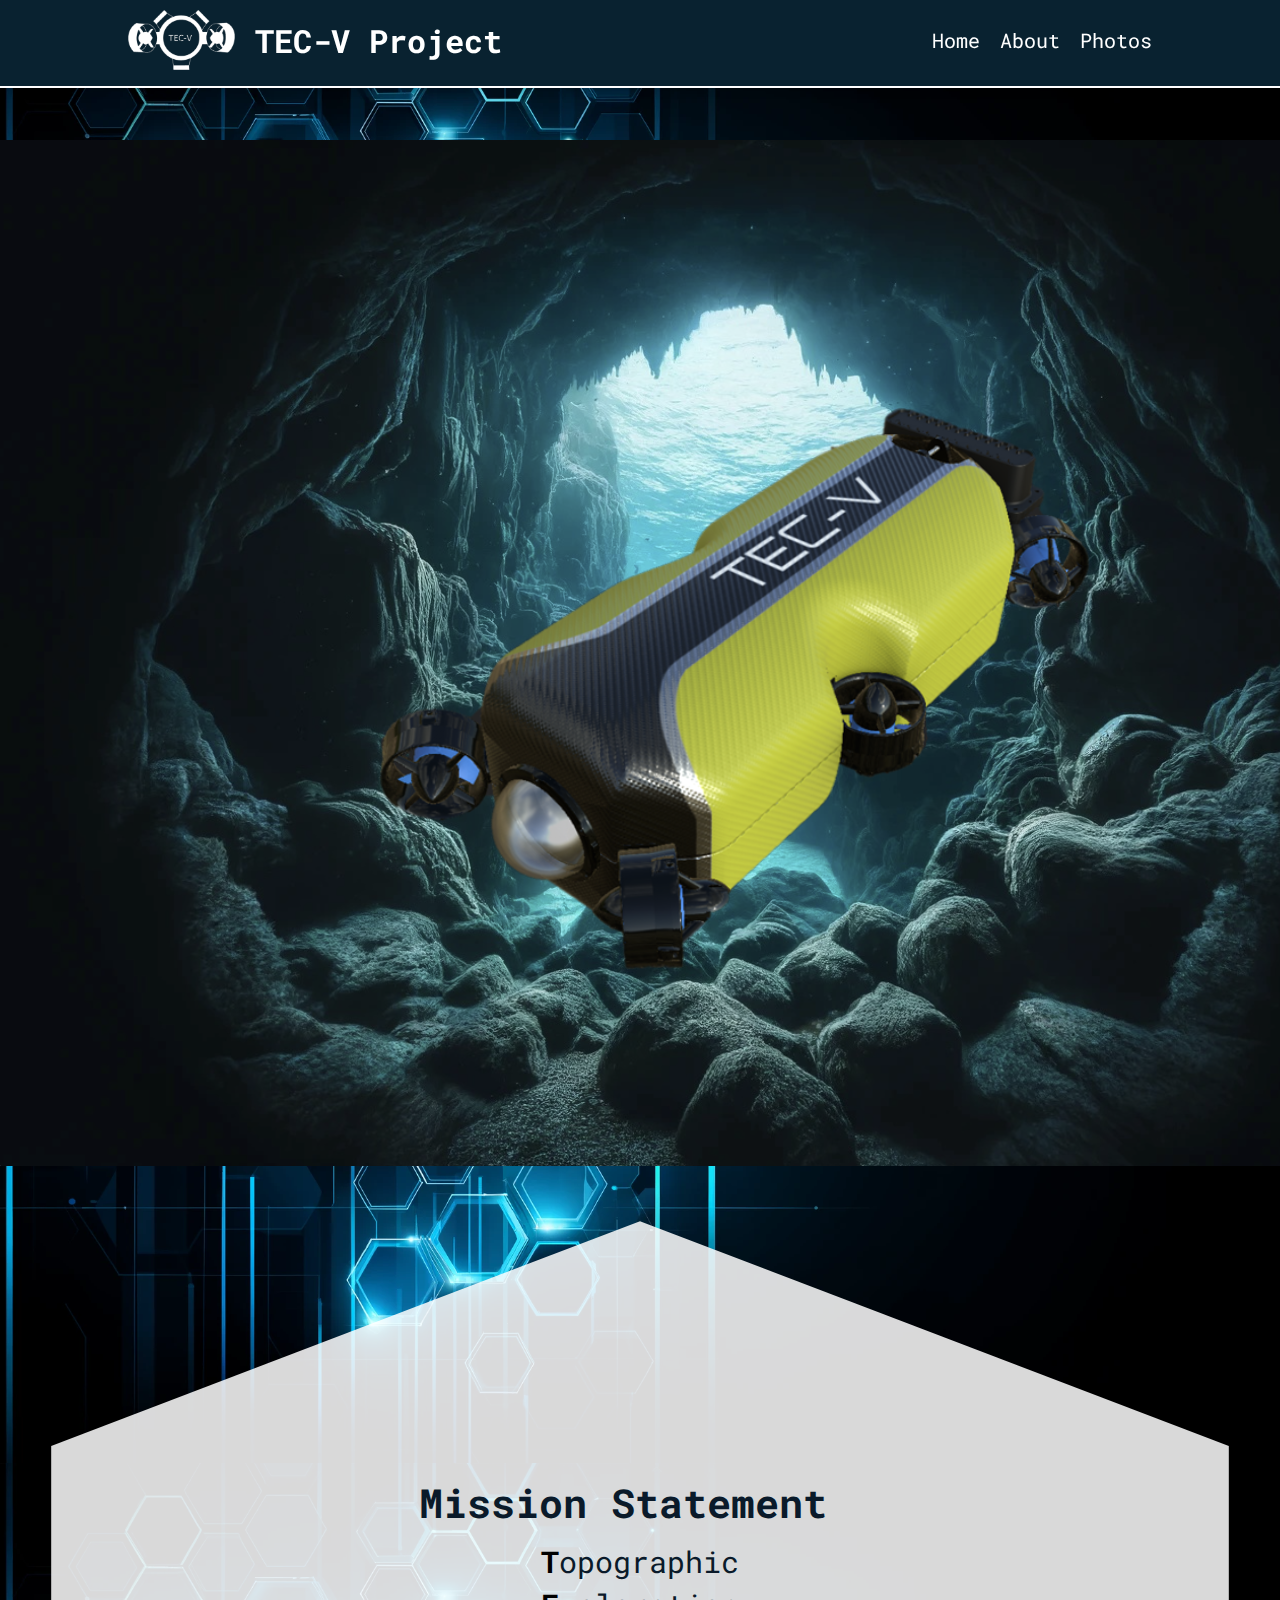
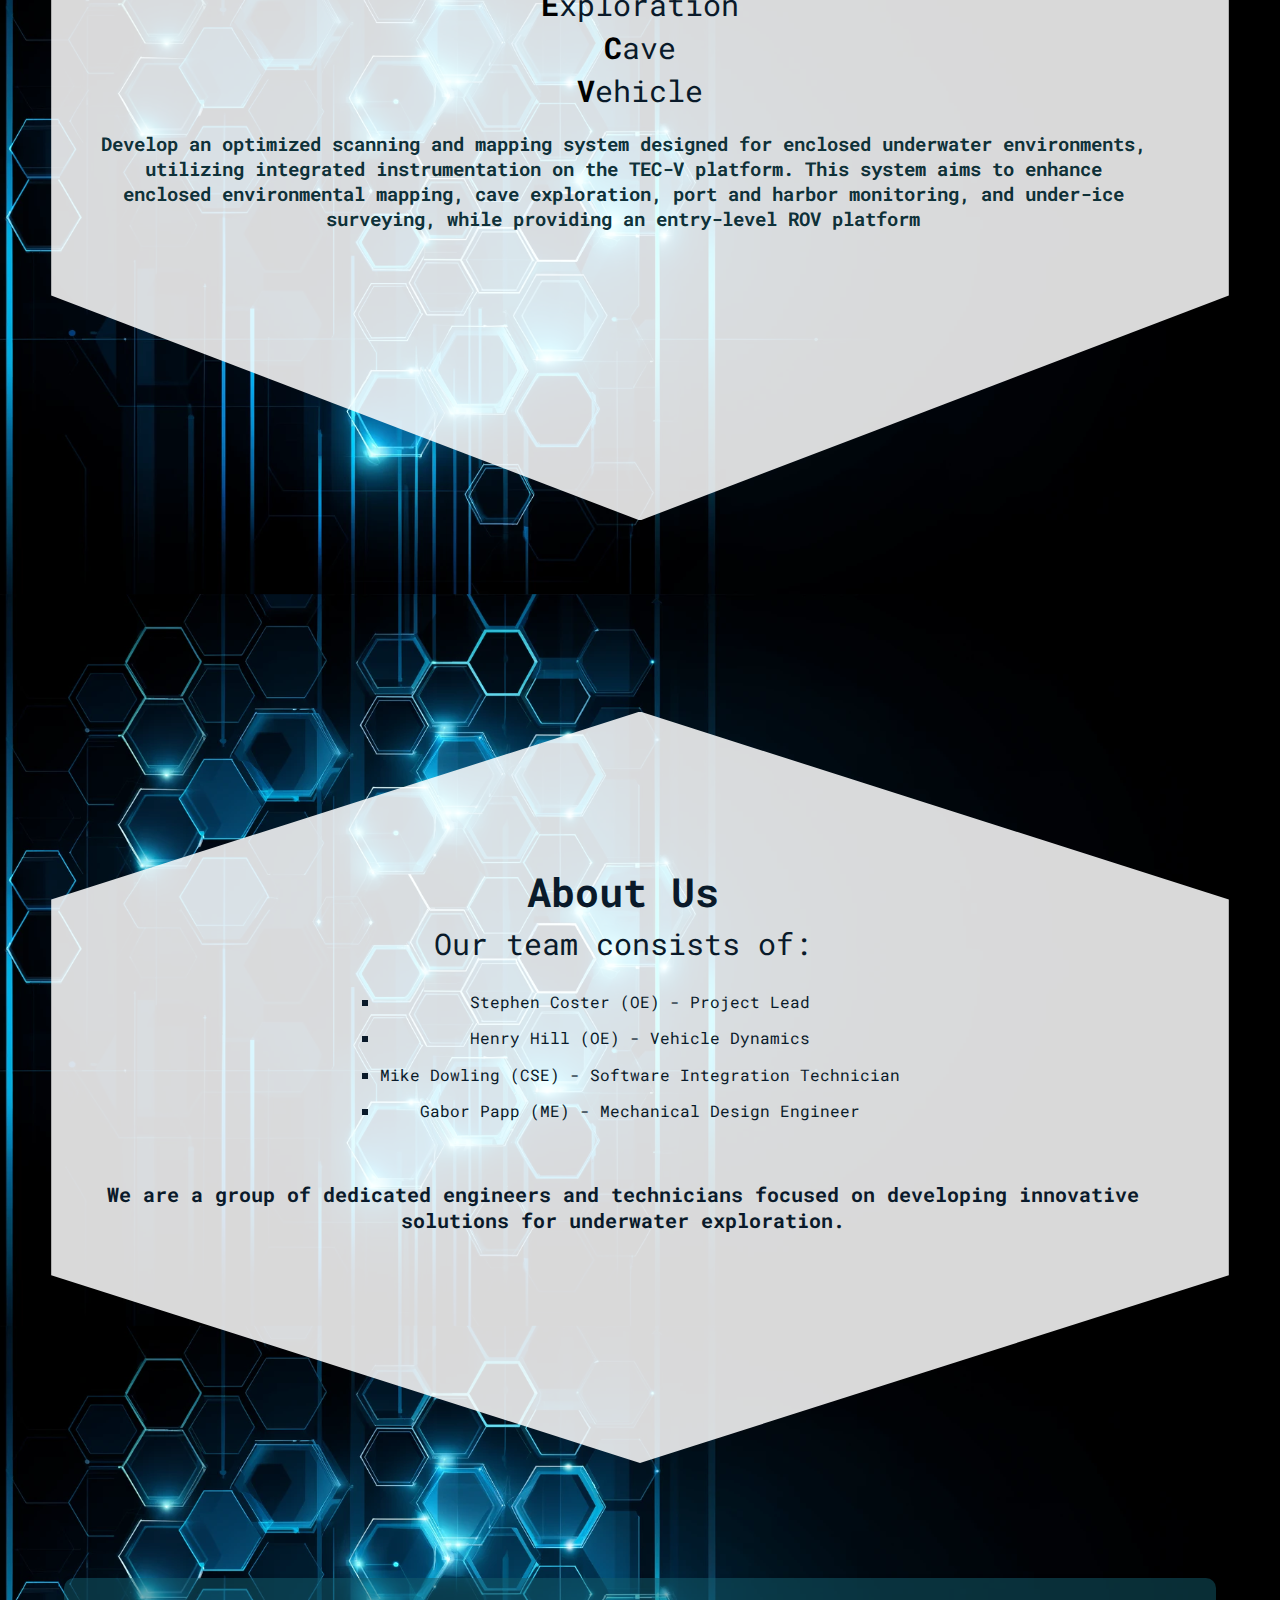
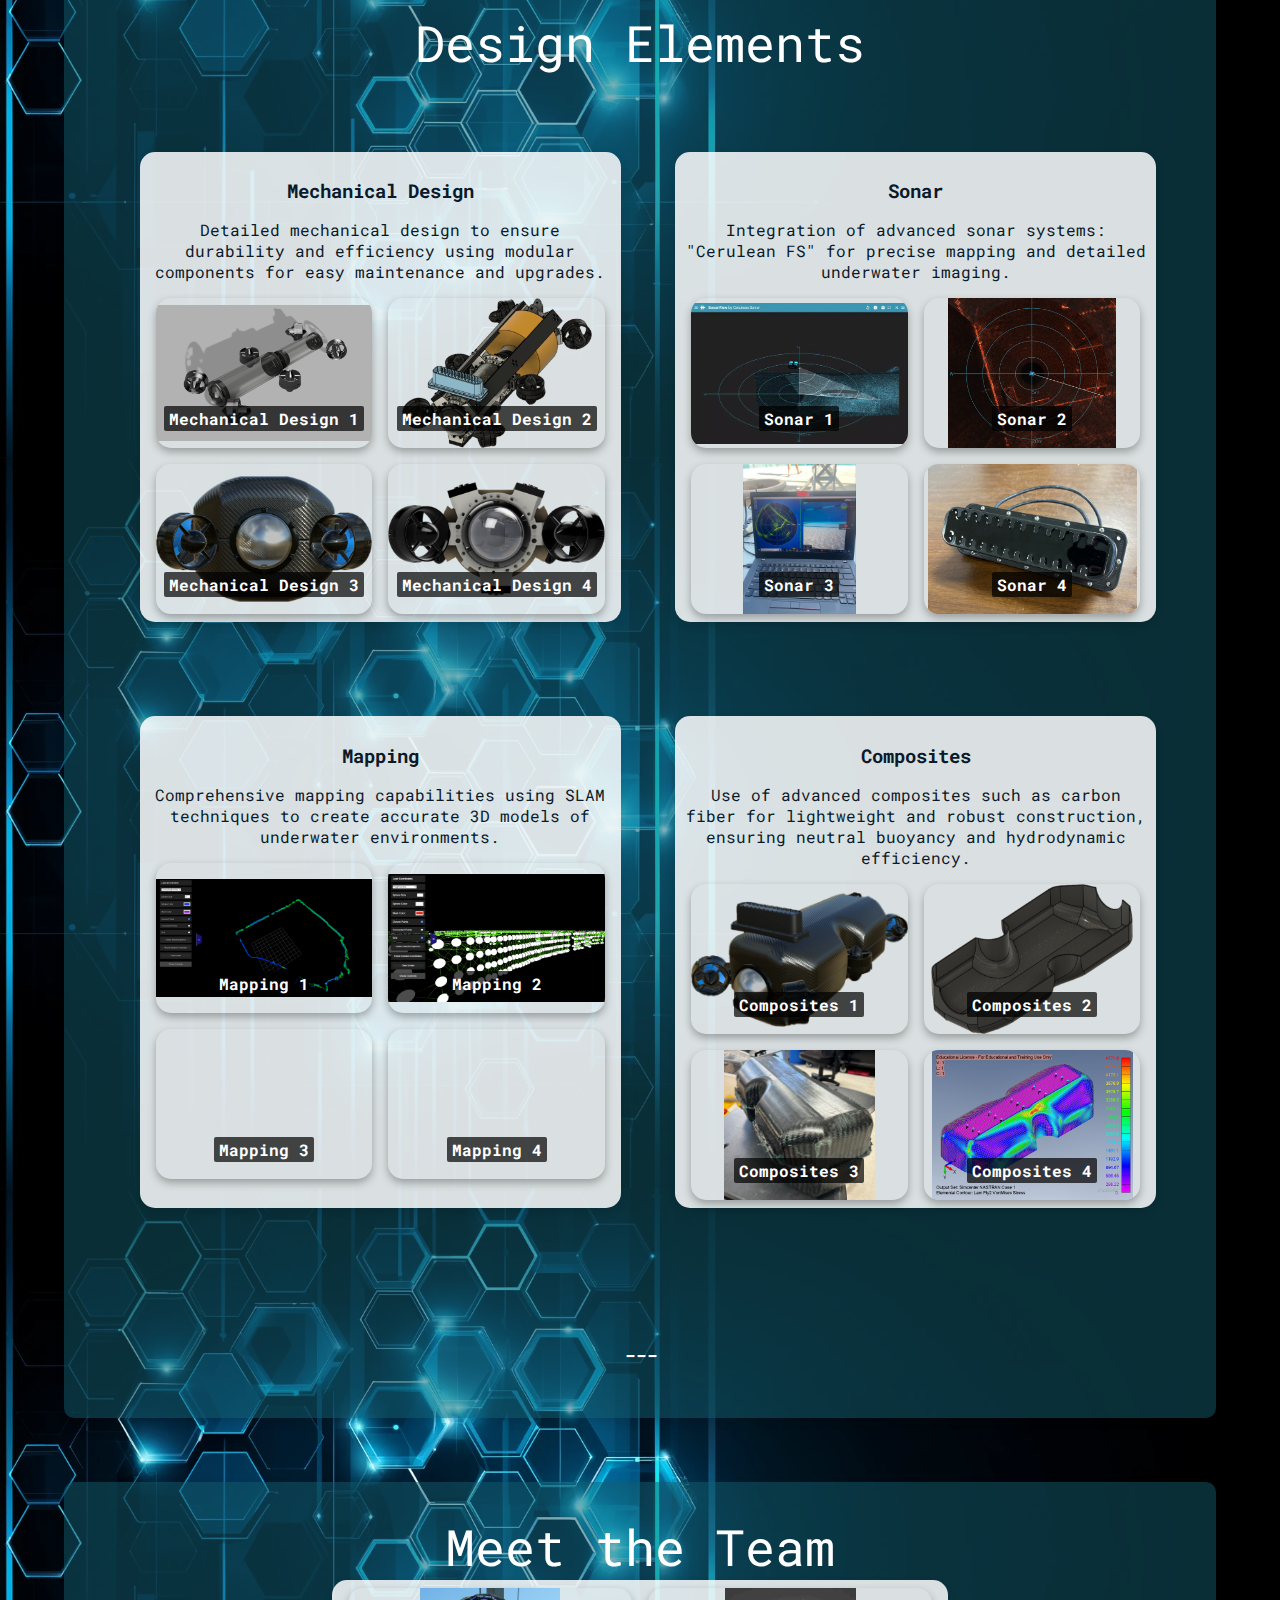
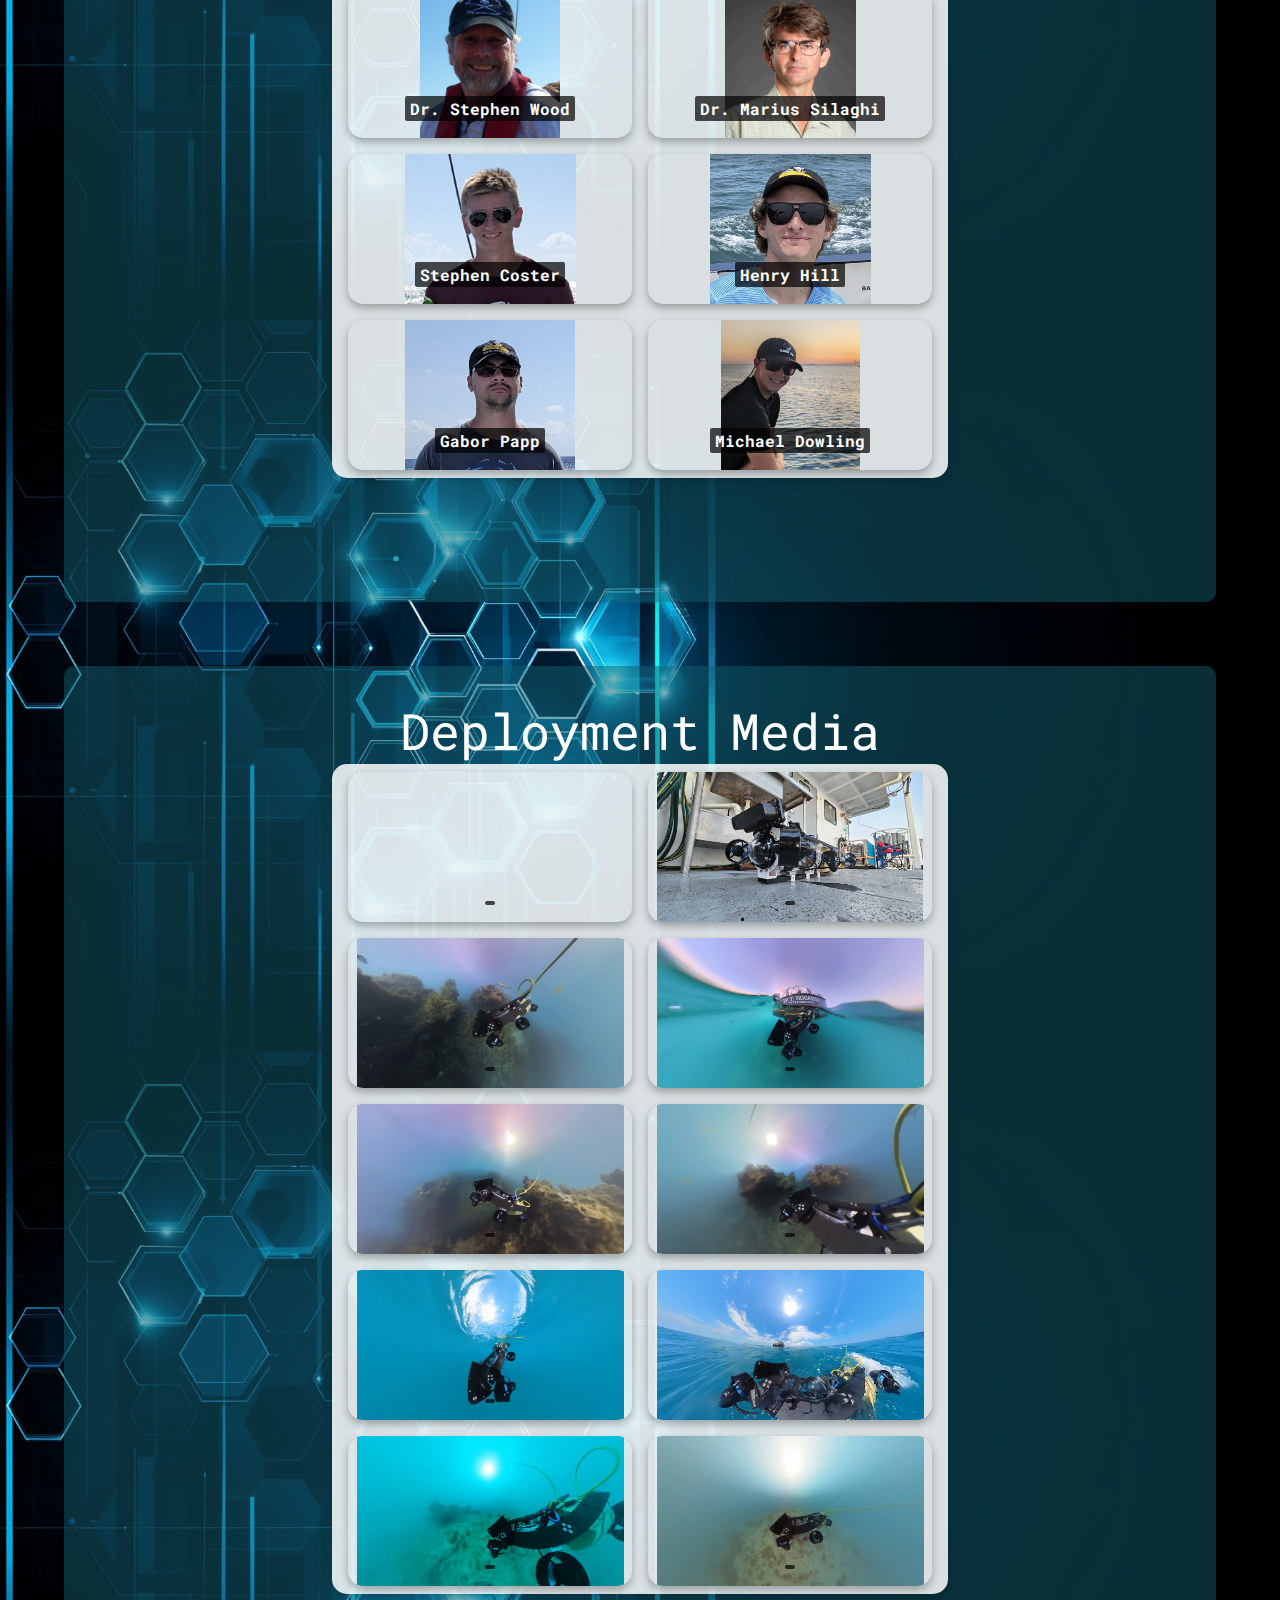
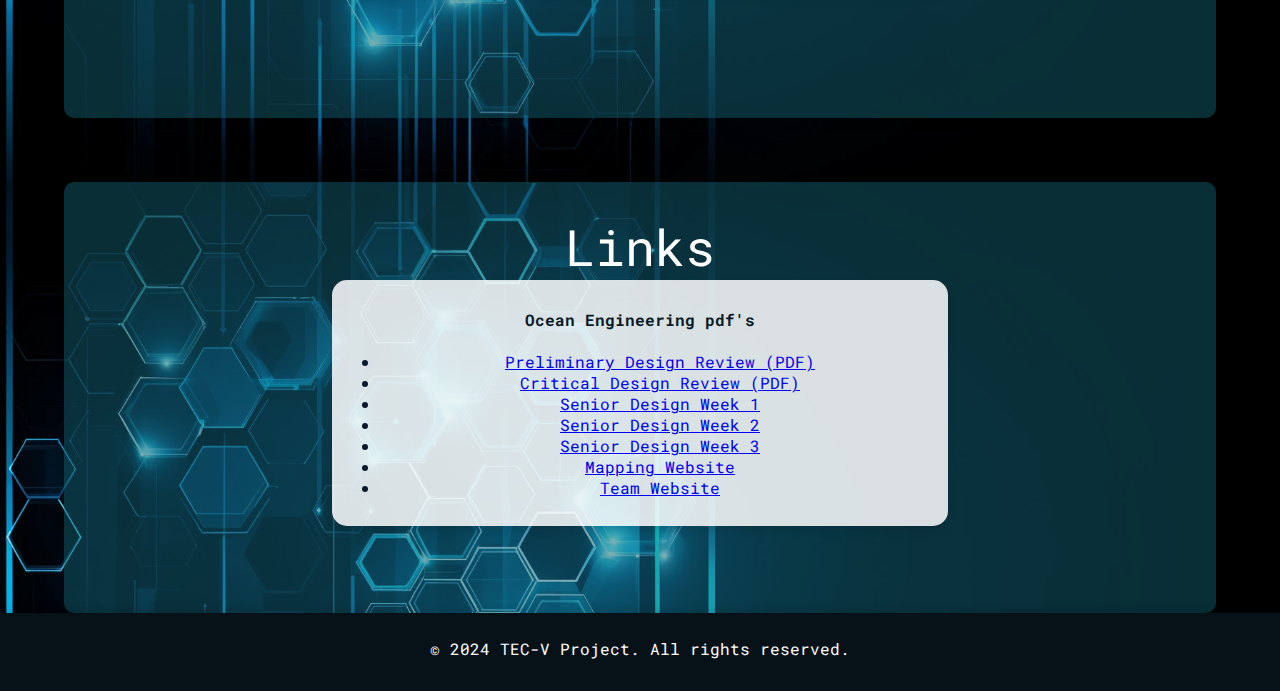
==== commit 76e1fa23: "Update index.html" ====
--- a/index.html
+++ b/index.html
@@ -242,7 +242,7 @@
                             data-name="Project Lead" 
                             data-job="Major: Ocean Engineer" 
                             data-summary="" 
-                            style="background-image: url('images/Stephen.PNG');">
+                            style="background-image: url('images/Stephen2.PNG');">
                             <p>Stephen Coster</p>
                         </div>
                         <div class="rectangle tooltip" 
@@ -263,7 +263,7 @@
                             data-name="Software Integration Technician" 
                             data-job="Major: Computer Science" 
                             data-summary="Designed TEC-V information webpage and was in charge of sonar data acquisition and translation to a 3-Dimensional interface."
-                            style="background-image: url('images/Mike.png');">
+                            style="background-image: url('images/Mike.PNG');">
                             <p>Michael Dowling</p>
                         </div>
                     </div>
